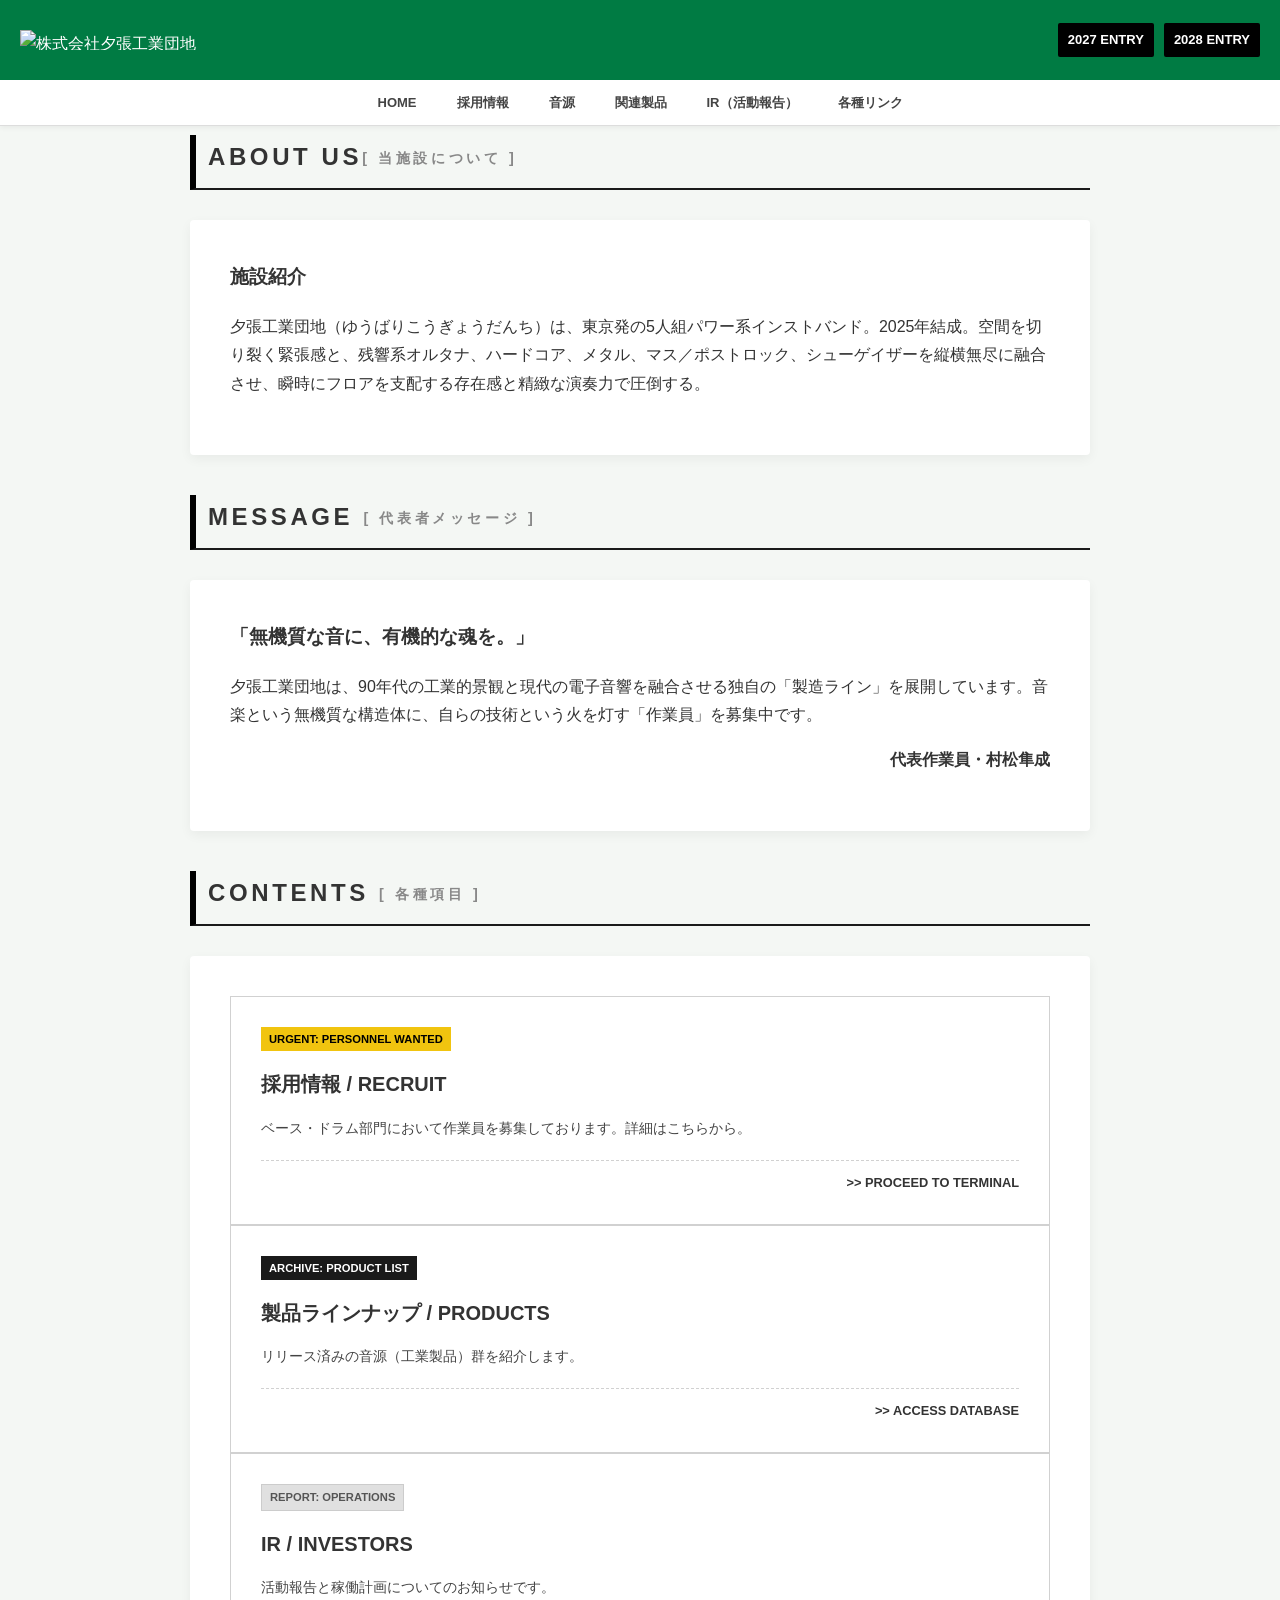
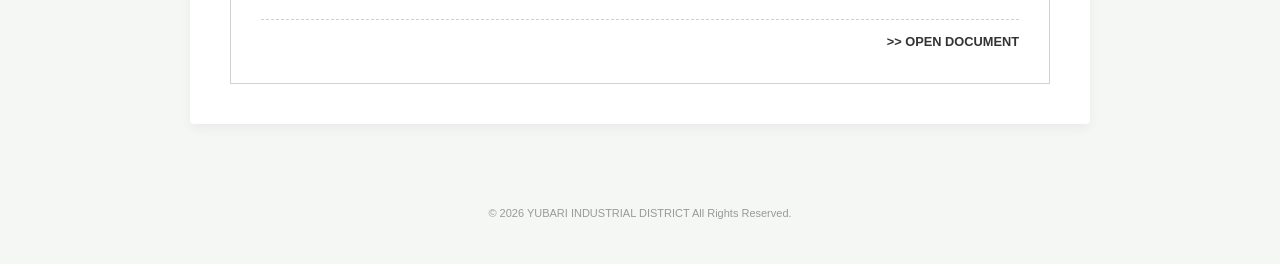
==== index.html @ 64804c0f "Update index.html" ====
<!DOCTYPE html>
<html lang="ja">
<head>
    <meta charset="UTF-8">
    <meta name="viewport" content="width=device-width, initial-scale=1.0">
    <title>夕張工業団地 公式サイト | 2027-2028</title>
    <!-- 設計図を読み込む -->
    <link rel="stylesheet" href="style.css">
</head>
<body>

<!-- 部品の差し込み口 -->
<div id="header-placeholder"></div>

    <section class="section">
     <h2 class="section-title" style="font-size: 1.5rem; letter-spacing: 0.15em; border-bottom: 2px solid #1a1a1a; padding-bottom: 10px; margin-bottom: 30px;">
        ABOUT US<span style="font-size: 0.6em; vertical-align: middle; color: #888;">[ 当施設について ]</span>
    </h2>
    <div style="background: white; padding: 40px; border-radius: 4px; box-shadow: 0 4px 12px rgba(0,0,0,0.05);">
        <h3 style="margin-top: 0;">施設紹介</h3>
        <p>夕張工業団地（ゆうばりこうぎょうだんち）は、東京発の5人組パワー系インストバンド。2025年結成。空間を切り裂く緊張感と、残響系オルタナ、ハードコア、メタル、マス／ポストロック、シューゲイザーを縦横無尽に融合させ、瞬時にフロアを支配する存在感と精緻な演奏力で圧倒する。
</p>
        <p style="text-align: right; font-weight: bold;"></p>
    </div>
</section>

<section class="section">
     <h2 class="section-title" style="font-size: 1.5rem; letter-spacing: 0.15em; border-bottom: 2px solid #1a1a1a; padding-bottom: 10px; margin-bottom: 30px;">
        MESSAGE <span style="font-size: 0.6em; vertical-align: middle; color: #888;">[ 代表者メッセージ ]</span>
    </h2>
    <div style="background: white; padding: 40px; border-radius: 4px; box-shadow: 0 4px 12px rgba(0,0,0,0.05);">
        <h3 style="margin-top: 0;">「無機質な音に、有機的な魂を。」</h3>
        <p>夕張工業団地は、90年代の工業的景観と現代の電子音響を融合させる独自の「製造ライン」を展開しています。音楽という無機質な構造体に、自らの技術という火を灯す「作業員」を募集中です。</p>
        <p style="text-align: right; font-weight: bold;">代表作業員・村松隼成</p>
    </div>
</section>

<section class="section">
     <h2 class="section-title" style="font-size: 1.5rem; letter-spacing: 0.15em; border-bottom: 2px solid #1a1a1a; padding-bottom: 10px; margin-bottom: 30px;">
        CONTENTS <span style="font-size: 0.6em; vertical-align: middle; color: #888;">[ 各種項目 ]</span>
    </h2>
    <div style="background: white; padding: 40px; border-radius: 4px; box-shadow: 0 4px 12px rgba(0,0,0,0.05);">
        
        <!-- 採用情報：募集の「張り紙」感を出す -->
        <a href="recruit.html" class="card" style="display: block; text-decoration: none; color: inherit; background: white; border: 1px solid #d1d1d1; padding: 30px; position: relative; transition: 0.2s;">
            <div style="font-size: 0.7rem; background: #f1c40f; color: #000; width: fit-content; padding: 2px 8px; margin-bottom: 15px; font-weight: bold;">
                URGENT: PERSONNEL WANTED
            </div>
            <h3 style="margin: 0 0 10px 0; font-size: 1.25rem;">採用情報 / RECRUIT</h3>
            <p style="font-size: 0.9rem; line-height: 1.6; color: #444; margin-bottom: 20px;">
                ベース・ドラム部門において作業員を募集しております。詳細はこちらから。
            </p>
            <div style="text-align: right; font-size: 0.8rem; font-weight: bold; border-top: 1px dashed #d1d1d1; padding-top: 10px;">
                >> PROCEED TO TERMINAL
            </div>
        </a>

        <!-- 製品：カタログのインデックス風 -->
        <a href="ongen.html" class="card" style="display: block; text-decoration: none; color: inherit; background: white; border: 1px solid #d1d1d1; padding: 30px; position: relative; transition: 0.2s;">
            <div style="font-size: 0.7rem; background: #1a1a1a; color: #fff; width: fit-content; padding: 2px 8px; margin-bottom: 15px; font-weight: bold;">
                ARCHIVE: PRODUCT LIST
            </div>
            <h3 style="margin: 0 0 10px 0; font-size: 1.25rem;">製品ラインナップ / PRODUCTS</h3>
            <p style="font-size: 0.9rem; line-height: 1.6; color: #444; margin-bottom: 20px;">
                リリース済みの音源（工業製品）群を紹介します。
            </p>
            <div style="text-align: right; font-size: 0.8rem; font-weight: bold; border-top: 1px dashed #d1d1d1; padding-top: 10px;">
                >> ACCESS DATABASE
            </div>
        </a>

        <!-- IR：重要書類・報告書風 -->
        <a href="IR.html" class="card" style="display: block; text-decoration: none; color: inherit; background: white; border: 1px solid #d1d1d1; padding: 30px; position: relative; transition: 0.2s;">
            <div style="font-size: 0.7rem; background: #e0e0e0; color: #555; border: 1px solid #ccc; width: fit-content; padding: 2px 8px; margin-bottom: 15px; font-weight: bold;">
                REPORT: OPERATIONS
            </div>
            <h3 style="margin: 0 0 10px 0; font-size: 1.25rem;">IR / INVESTORS</h3>
            <p style="font-size: 0.9rem; line-height: 1.6; color: #444; margin-bottom: 20px;">
                活動報告と稼働計画についてのお知らせです。
            </p>
            <div style="text-align: right; font-size: 0.8rem; font-weight: bold; border-top: 1px dashed #d1d1d1; padding-top: 10px;">
                >> OPEN DOCUMENT
            </div>
        </a>

    </div>
</section>

<footer>
    © 2026 YUBARI INDUSTRIAL DISTRICT All Rights Reserved.
</footer>

<!-- 部品（header.html）を持ってくる命令 -->
<script>
    fetch('header.html')
        .then(response => response.text())
        .then(data => {
            document.getElementById('header-placeholder').innerHTML = data;
        })
        .catch(error => console.error('Error:', error));
</script>

</body>
</html>
---- style.css ----
/* --- 共通レイアウト --- */
body {
    font-family: 'Helvetica Neue', Arial, 'Hiragino Kaku Gothic ProN', 'Hiragino Sans', Meiryo, sans-serif;
    color: #333;
    line-height: 1.8;
    margin: 0;
    padding: 0;
    background-color: #f4f7f4;
    padding-top: 95px; /* ナビ2段分の余白 */
}

/* --- 1段目：ブランドバー --- */
.navbar {
    position: fixed;
    top: 0;
    left: 0;
    width: 100%;
    height: 80px;
    background-color: #007b43;
    color: white;
    display: flex;
    align-items: center;
    justify-content: space-between;
    padding: 0 20px;
    box-sizing: border-box;
    z-index: 1001;
}

.nav-logo {
    height: 20px;
    width: auto;
    display: block;
}

.entry-group {
    display: flex;
    gap: 10px;
}

.entry-btn {
    background-color: #000;
    color: white;
    text-decoration: none;
    padding: 5px 10px;
    border-radius: 2px;
    font-weight: bold;
    font-size: 8px;
    transition: 0.3s;
    white-space: nowrap;
}

/* --- 2段目：サブナビゲーション --- */
.sub-navbar {
    position: fixed;
    top: 80px;
    left: 0;
    width: 100%;
    height: 45px;
    background-color: #ffffff;
    border-bottom: 1px solid #ddd;
    display: flex;
    align-items: center;
    justify-content: center;
    z-index: 1000;
    box-shadow: 0 2px 5px rgba(0,0,0,0.05);
    overflow-x: auto;
    white-space: nowrap;
}

.sub-nav-list {
    display: flex;
    list-style: none;
    margin: 0;
    padding: 0;
}

.sub-nav-list li a {
    text-decoration: none;
    color: #444;
    font-size: 11px;
    font-weight: bold;
    padding: 0 12px;
    display: block;
    line-height: 45px;
    transition: 0.3s;
}

.sub-nav-list li a:hover {
    background-color: #f0f0f0;
    color: #007b43;
}

/* --- コンテンツ要素 --- */
.section {
    max-width: 900px;
    margin: 40px auto;
    padding: 0 20px;
}

.section-title {
    font-size: 20px;
    border-left: 6px solid #000;
    padding-left: 12px;
    margin-bottom: 25px;
    font-weight: bold;
}

footer {
    text-align: center;
    padding: 40px;
    font-size: 11px;
    color: #999;
}

/* デスクトップ用調整 */
@media (min-width: 768px) {
    .sub-nav-list li a { font-size: 13px; padding: 0 20px; }
    .entry-btn { font-size: 13px; }
}
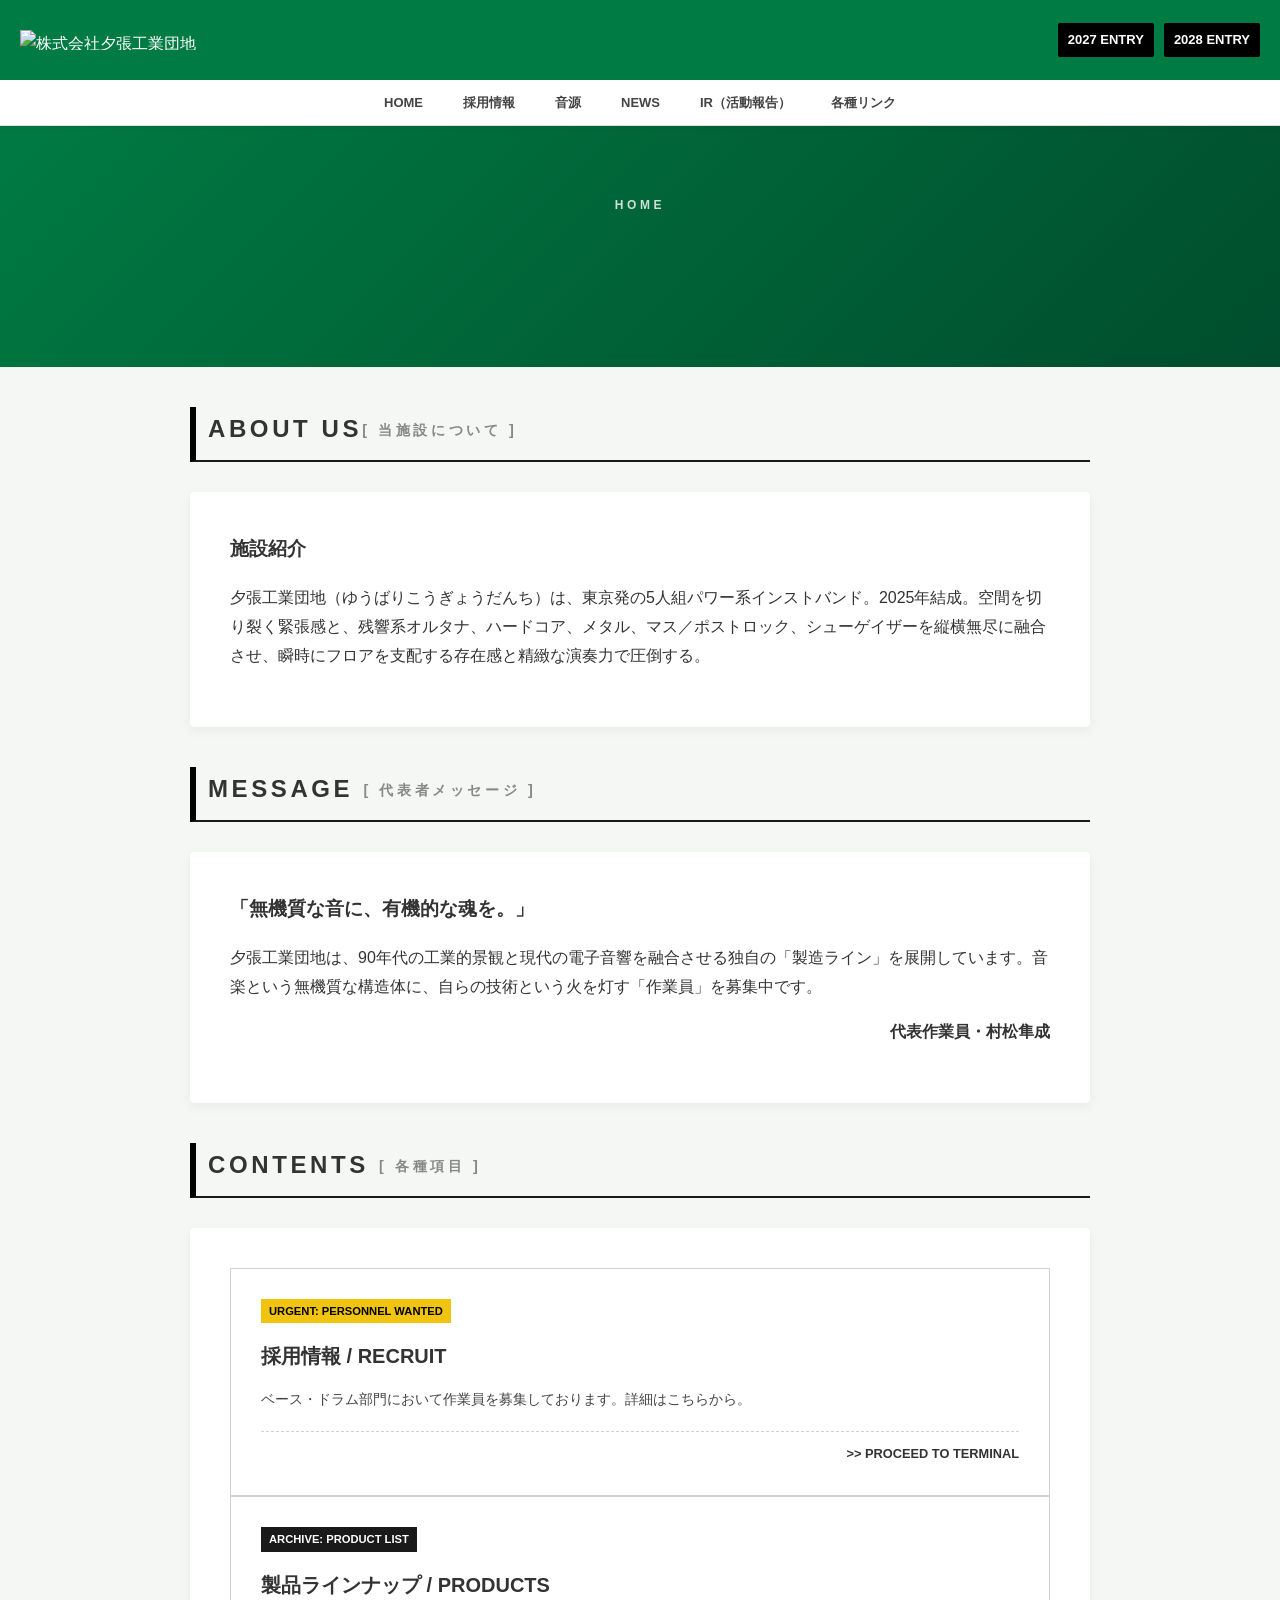
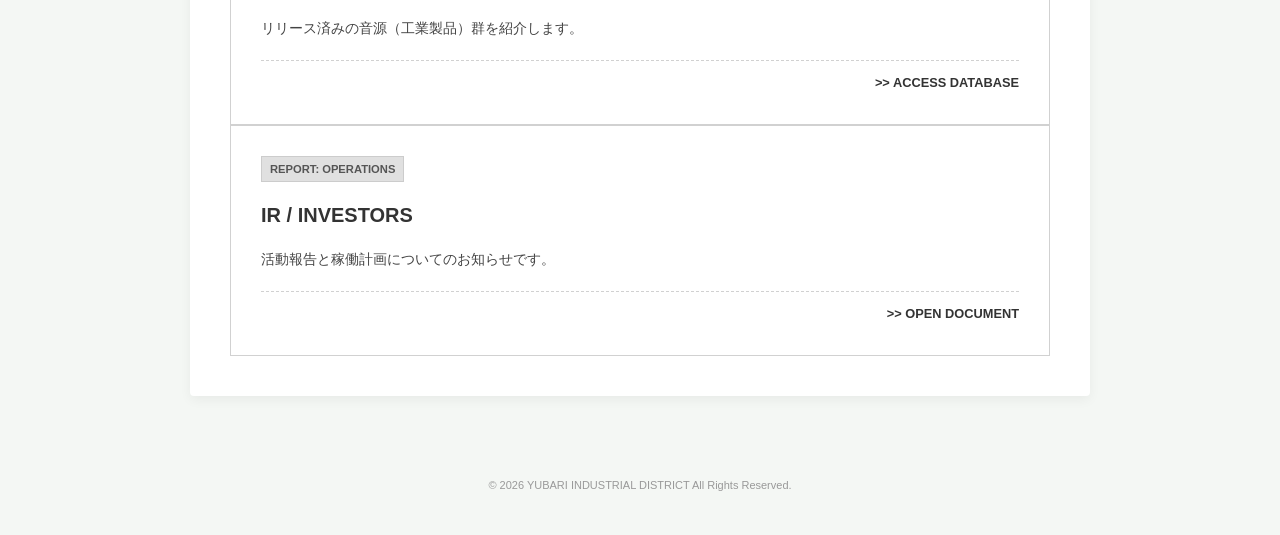
==== commit 60e13560: "Update index.html" ====
--- a/index.html
+++ b/index.html
@@ -6,8 +6,39 @@
     <title>夕張工業団地 公式サイト | 2027-2028</title>
     <!-- 設計図を読み込む -->
     <link rel="stylesheet" href="style.css">
+    <style>
+        .hero {
+            background: linear-gradient(135deg, #007b43 0%, #004d2c 100%);
+            color: white;
+            padding: 100px 20px 140px;
+            text-align: center;
+        }
+        .hero p {
+            font-size: 12px;
+            letter-spacing: 0.3em;
+            font-weight: bold;
+            opacity: 0.8;
+            margin: 0 0 10px 0;
+            text-transform: uppercase;
+        }
+        .hero h1 {
+            font-size: 32px;
+            letter-spacing: 0.1em;
+            margin: 0;
+        }  @media (max-width: 768px) {
+            .container { padding: 30px 20px; }
+            .hero h1 { font-size: 24px; }
+        }
+    </style>
 </head>
 <body>
+
+    <div id="header-placeholder"></div>
+
+<div class="hero">
+    <p>HOME</p>
+    <h1></h1>
+</div>
 
 <!-- 部品の差し込み口 -->
 <div id="header-placeholder"></div>
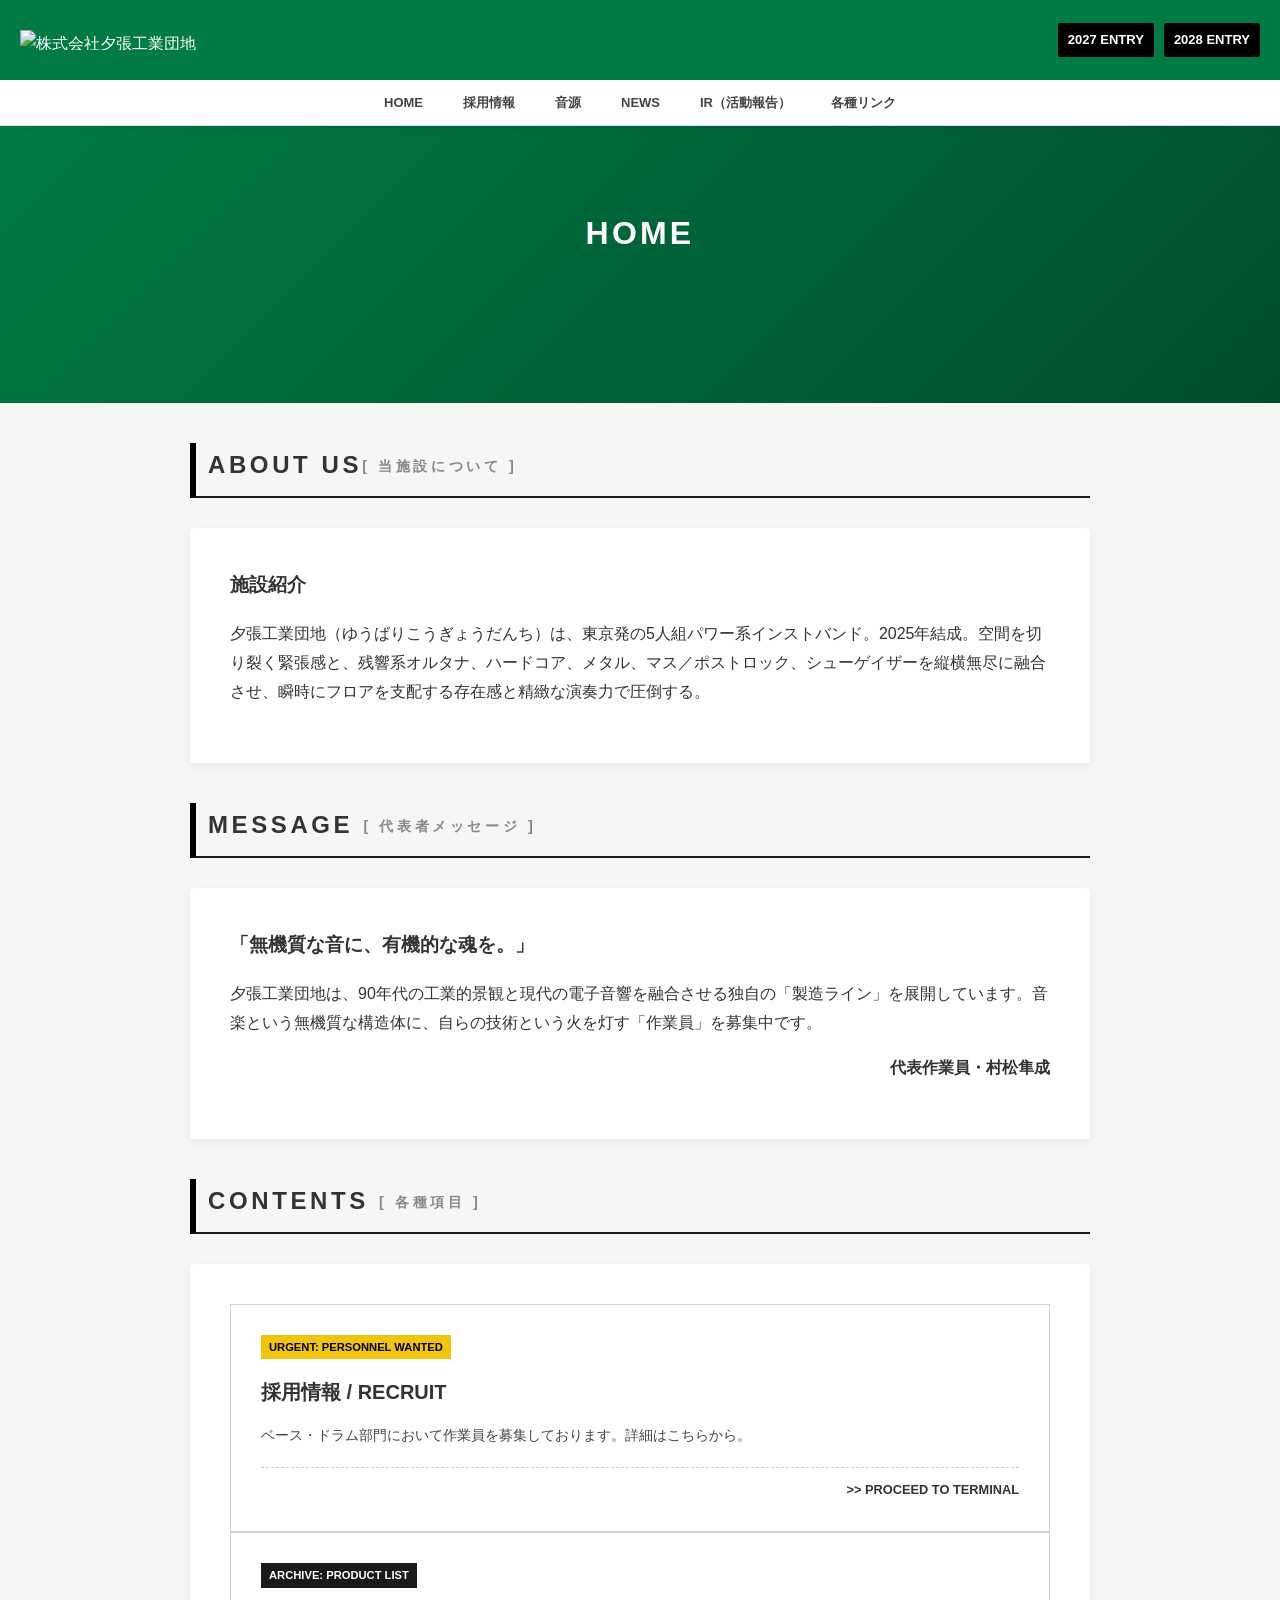
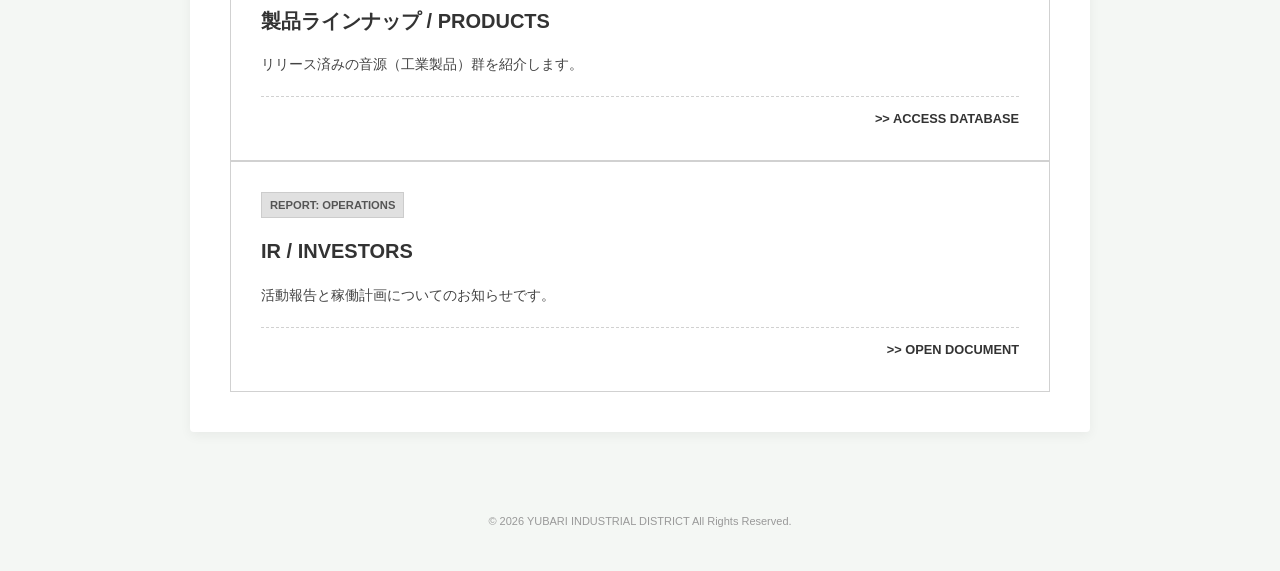
==== commit 75a62c11: "Update index.html" ====
--- a/index.html
+++ b/index.html
@@ -36,8 +36,8 @@
     <div id="header-placeholder"></div>
 
 <div class="hero">
-    <p>HOME</p>
-    <h1></h1>
+    <p></p>
+    <h1>HOME</h1>
 </div>
 
 <!-- 部品の差し込み口 -->
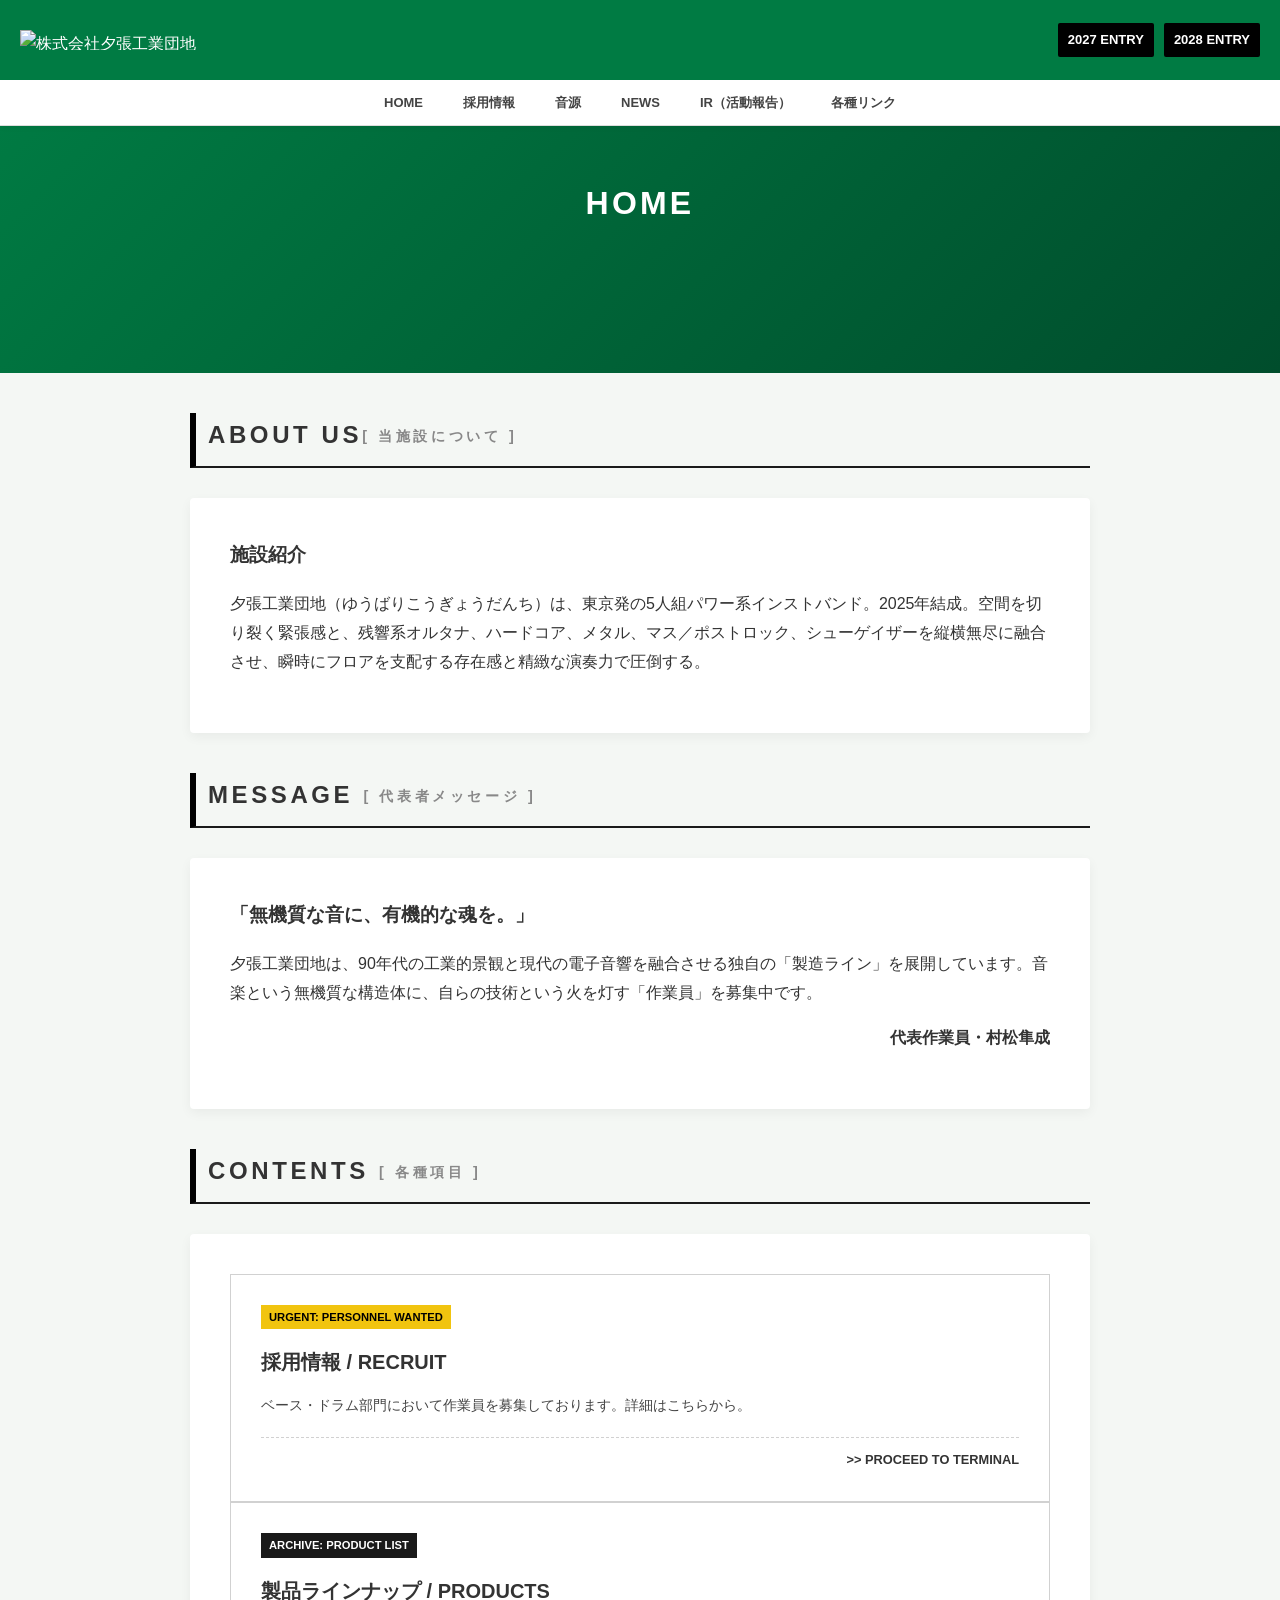
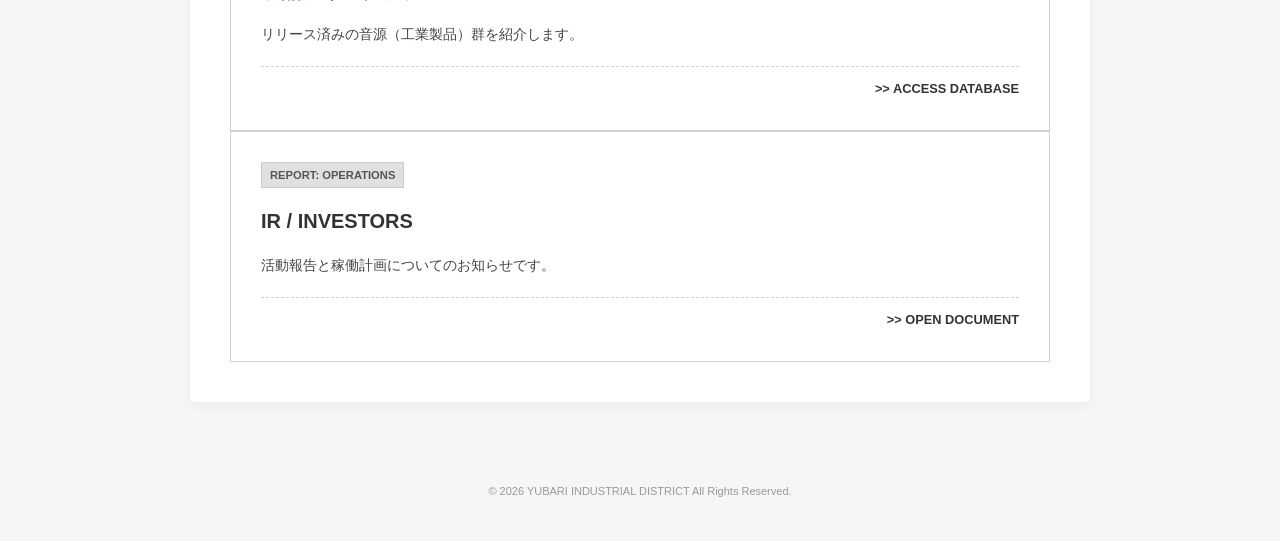
==== commit 58444ef3: "Update index.html" ====
--- a/index.html
+++ b/index.html
@@ -10,7 +10,7 @@
         .hero {
             background: linear-gradient(135deg, #007b43 0%, #004d2c 100%);
             color: white;
-            padding: 100px 20px 140px;
+            padding: 70px 20px 140px;
             text-align: center;
         }
         .hero p {
--- a/style.css
+++ b/style.css
@@ -117,3 +117,7 @@
     .sub-nav-list li a { font-size: 13px; padding: 0 20px; }
     .entry-btn { font-size: 13px; }
 }
+
+html {
+    -webkit-text-size-adjust: 100%;
+}
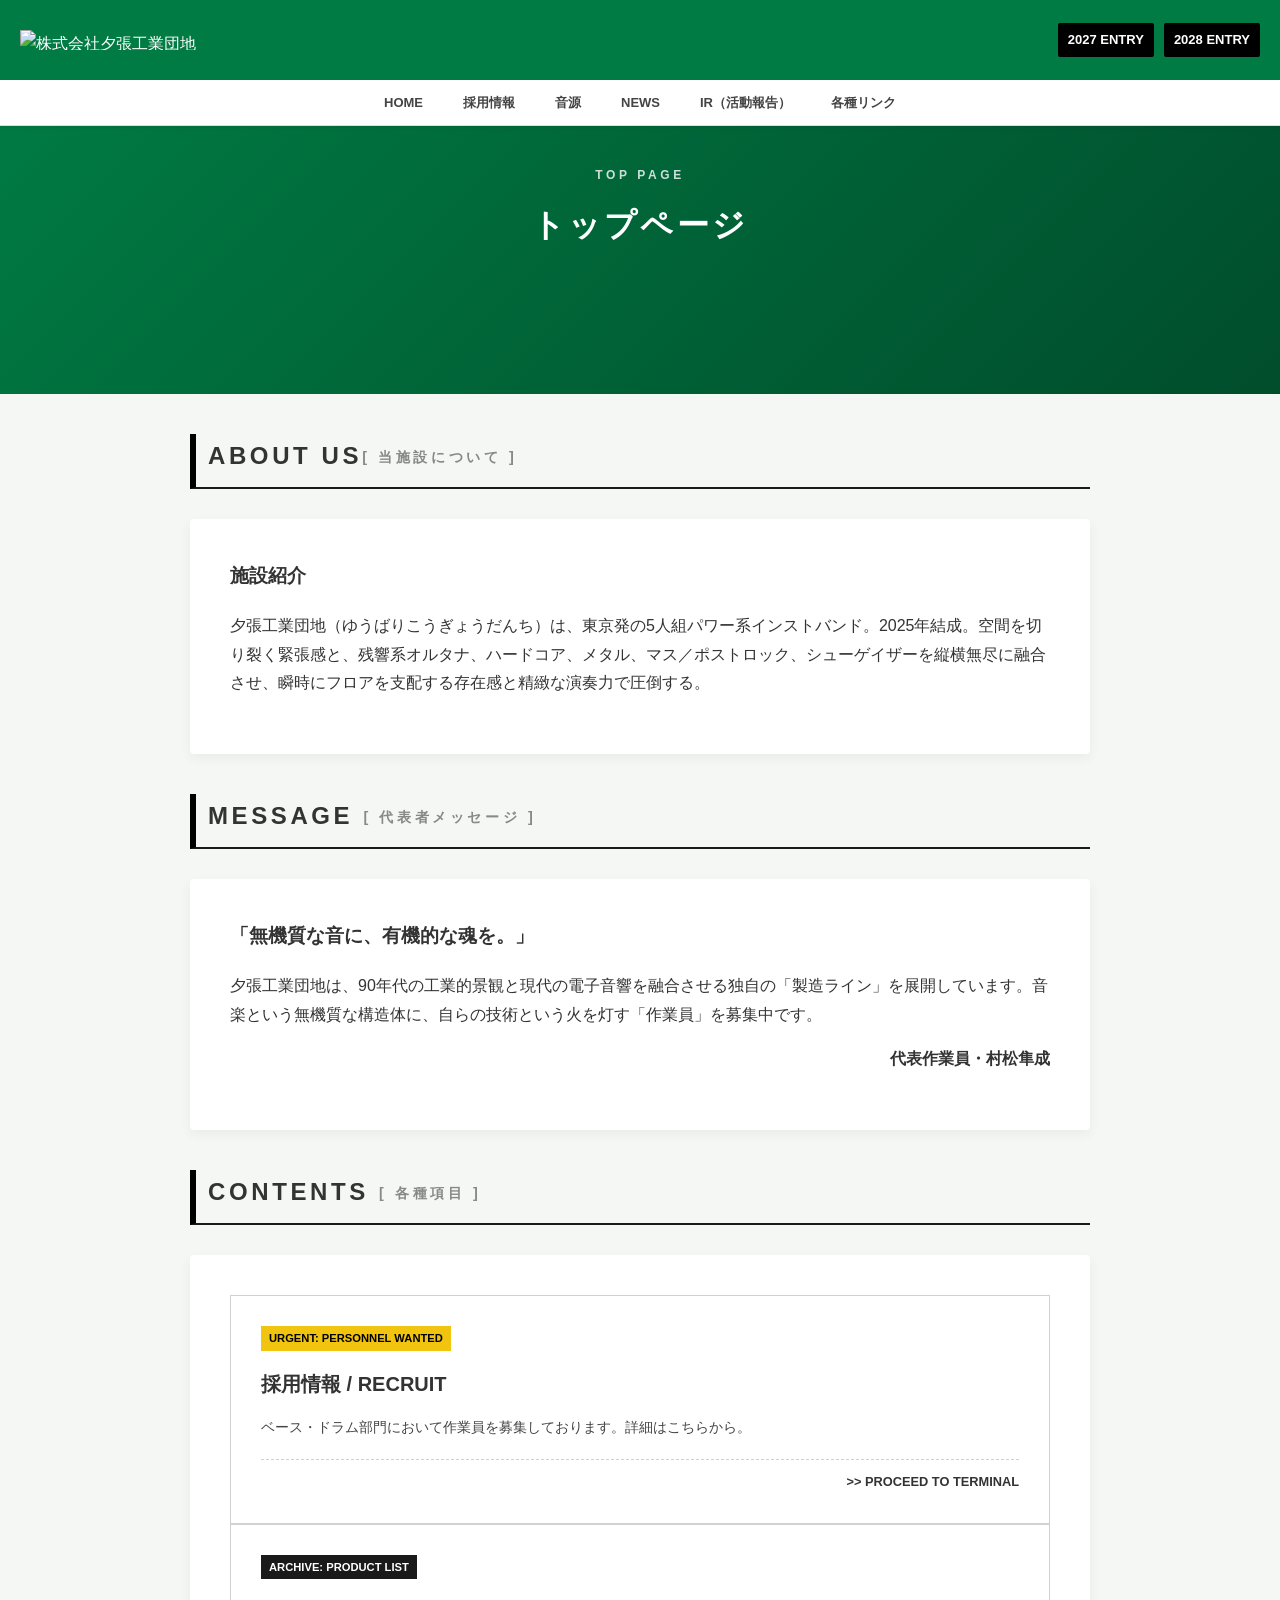
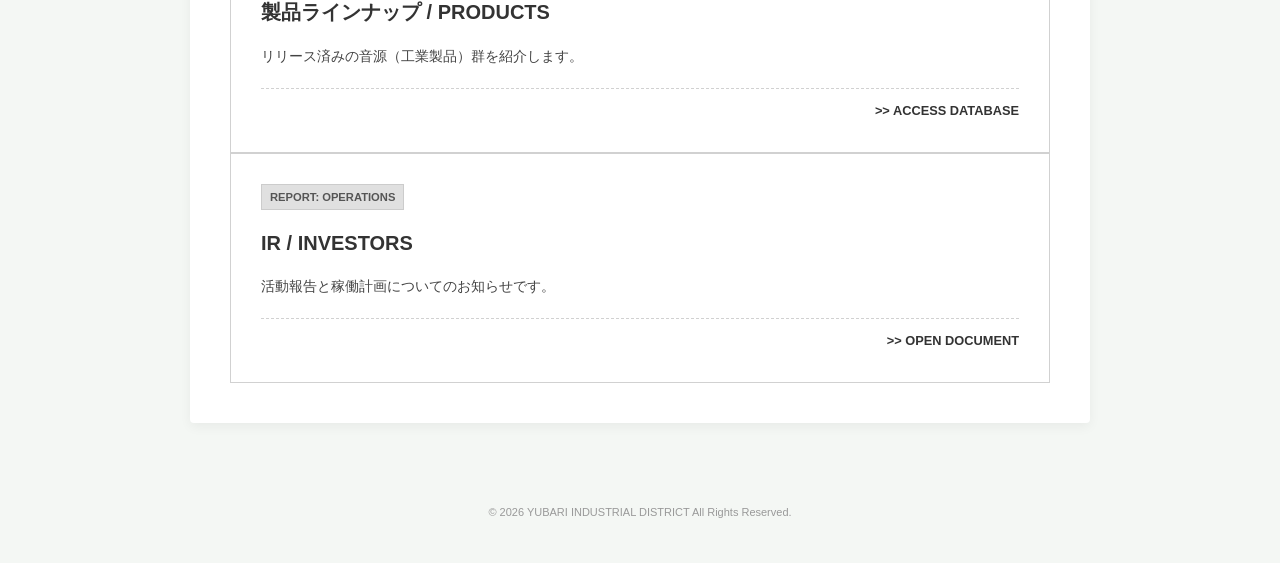
==== commit c4a68c77: "Update index.html" ====
--- a/index.html
+++ b/index.html
@@ -36,8 +36,8 @@
     <div id="header-placeholder"></div>
 
 <div class="hero">
-    <p></p>
-    <h1>HOME</h1>
+    <p>TOP PAGE</p>
+    <h1>トップページ</h1>
 </div>
 
 <!-- 部品の差し込み口 -->
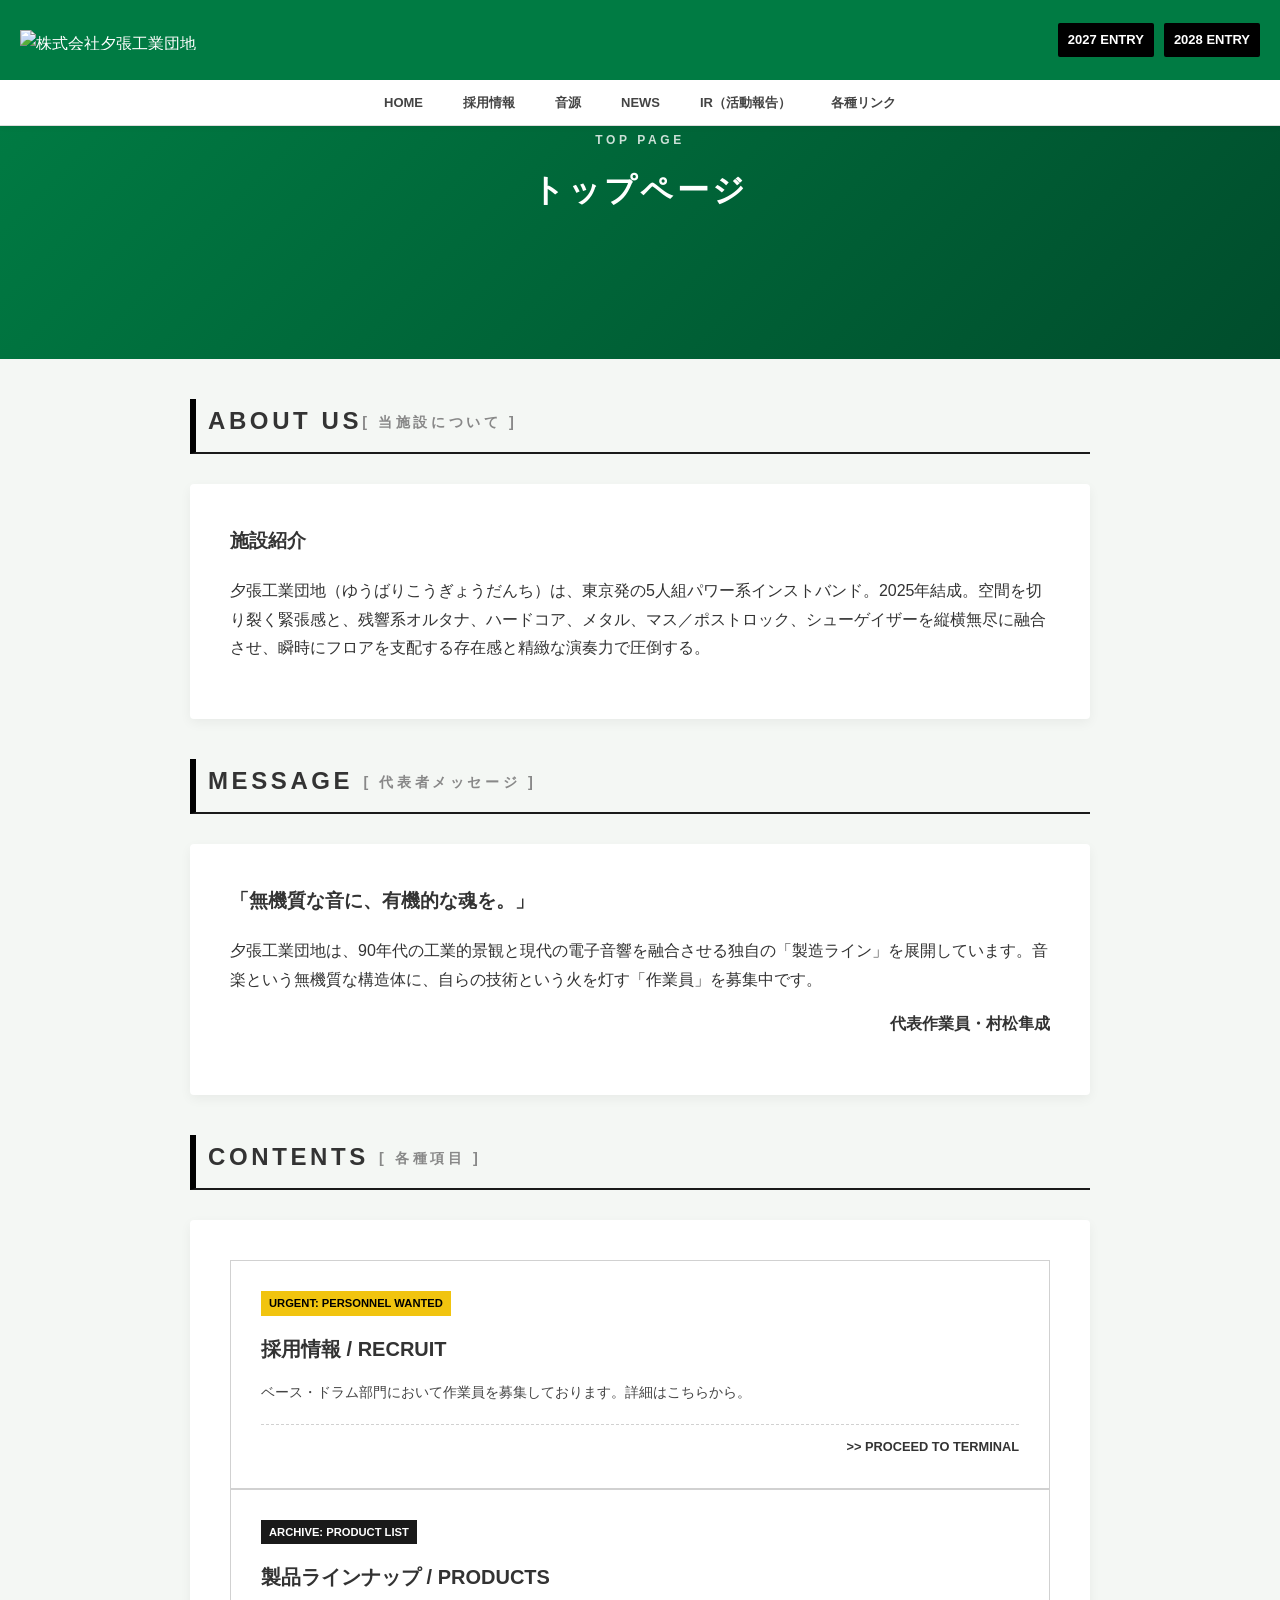
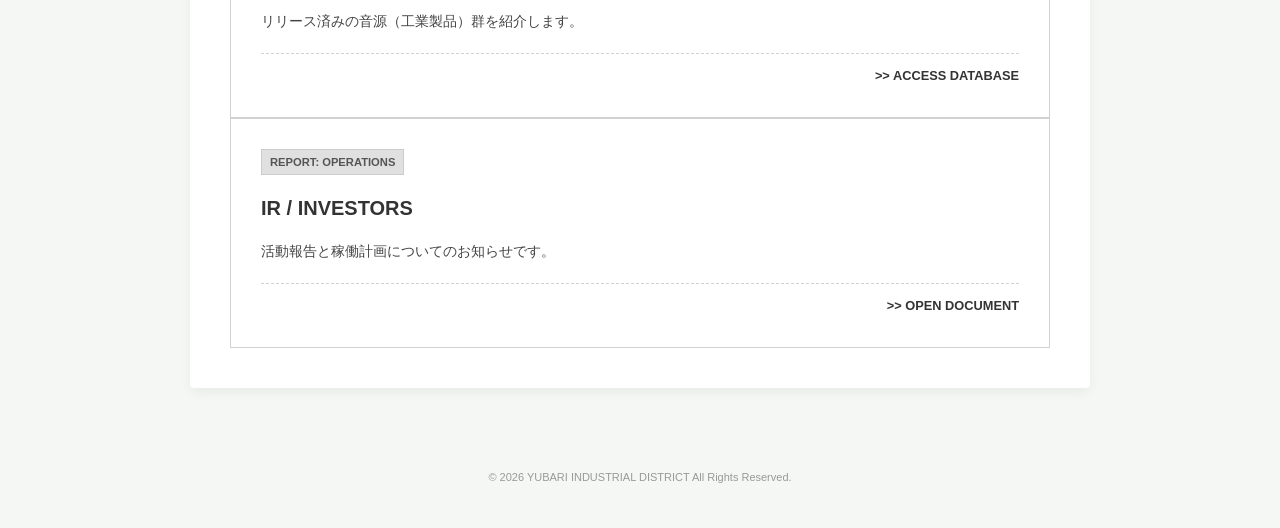
==== commit 281448cd: "Update index.html" ====
--- a/index.html
+++ b/index.html
@@ -10,7 +10,7 @@
         .hero {
             background: linear-gradient(135deg, #007b43 0%, #004d2c 100%);
             color: white;
-            padding: 70px 20px 140px;
+            padding: 35px 20px 140px;
             text-align: center;
         }
         .hero p {
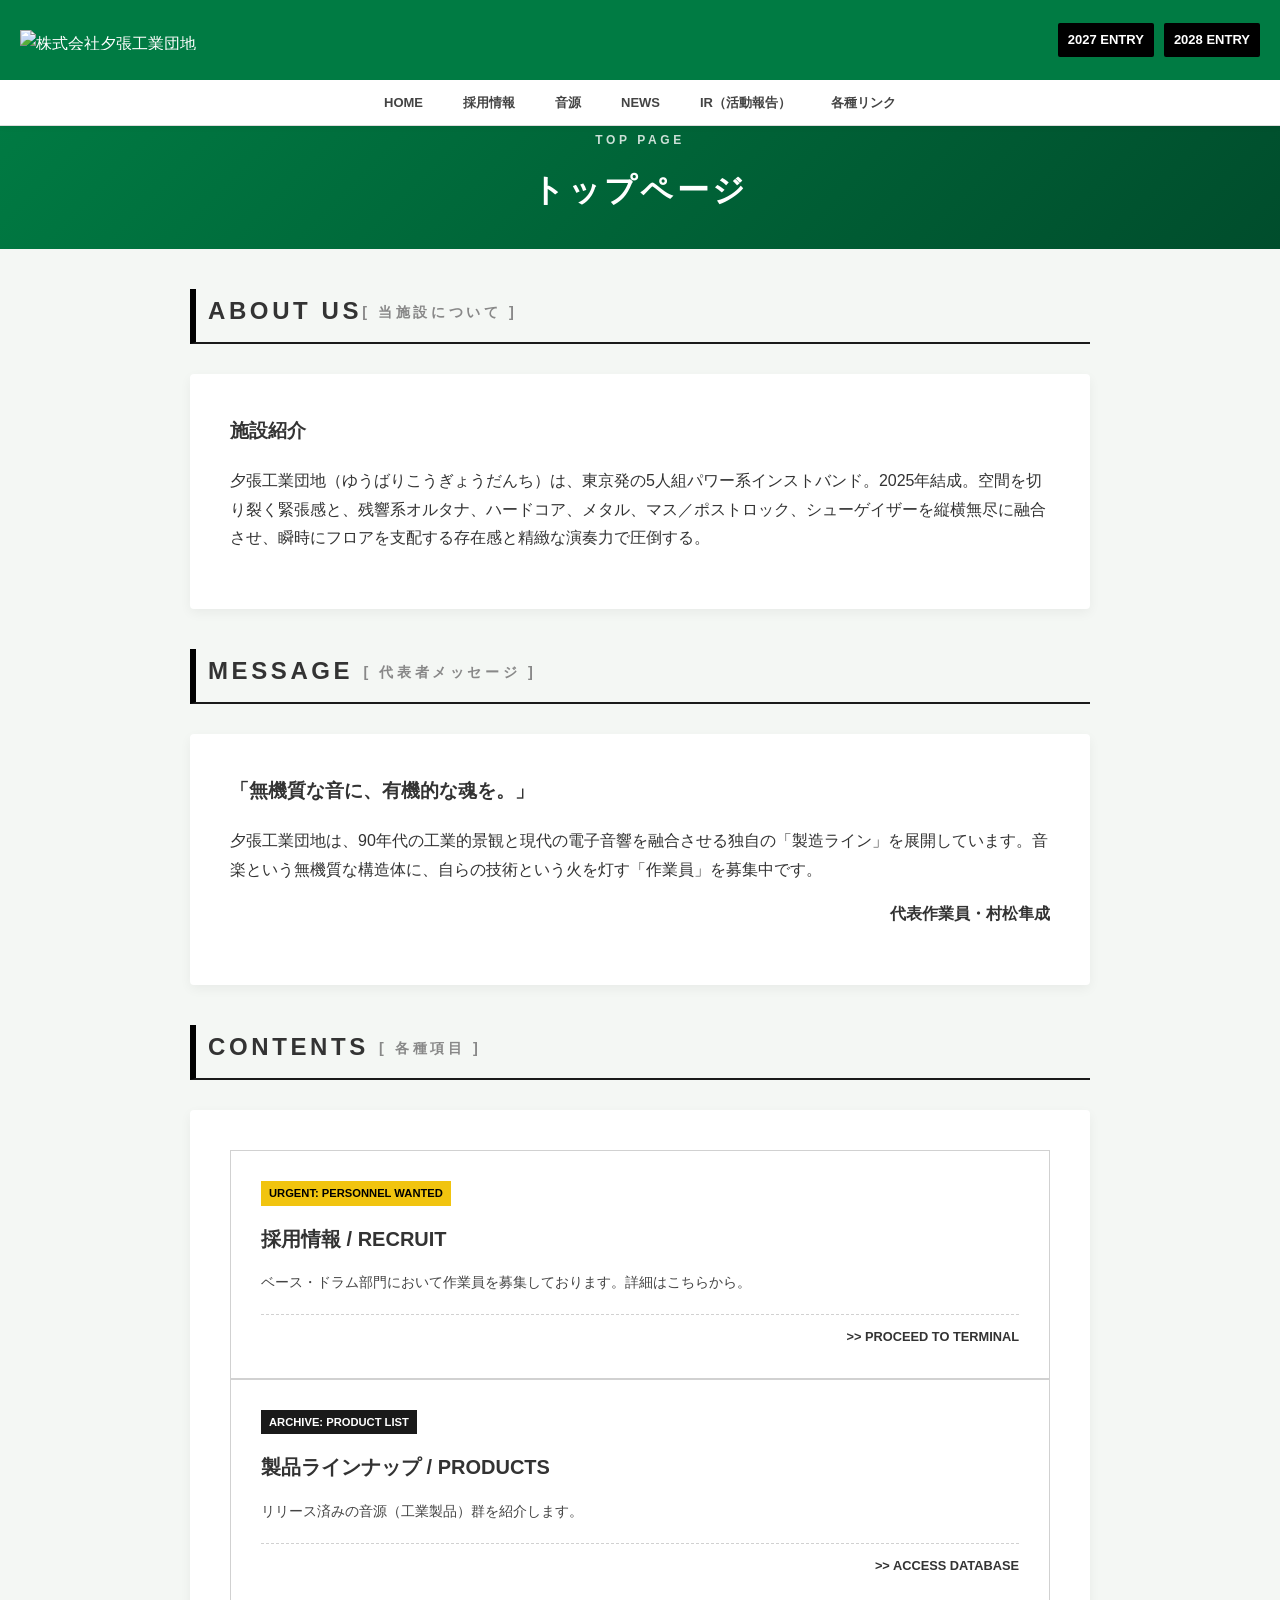
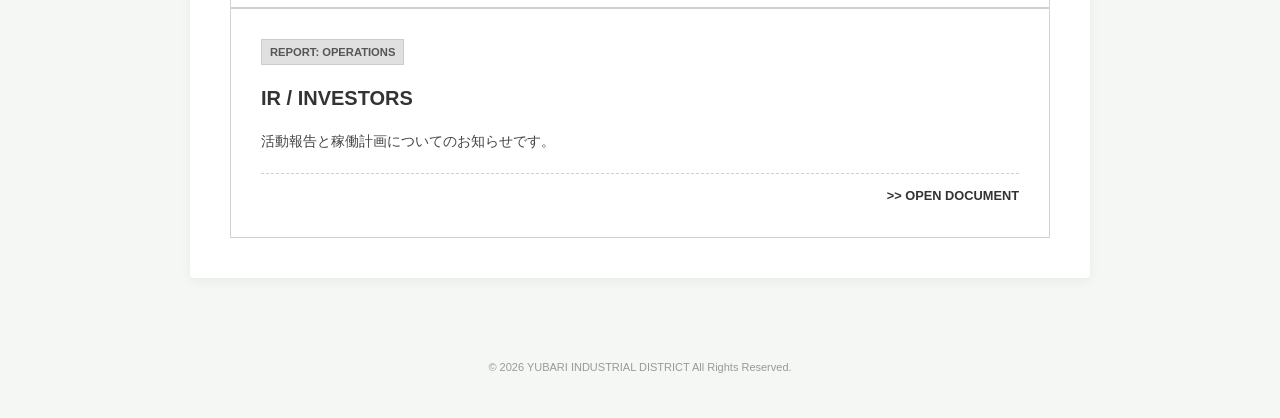
==== commit 5c290dbf: "Update index.html" ====
--- a/index.html
+++ b/index.html
@@ -10,7 +10,7 @@
         .hero {
             background: linear-gradient(135deg, #007b43 0%, #004d2c 100%);
             color: white;
-            padding: 35px 20px 140px;
+            padding: 35px 20px 30px;
             text-align: center;
         }
         .hero p {
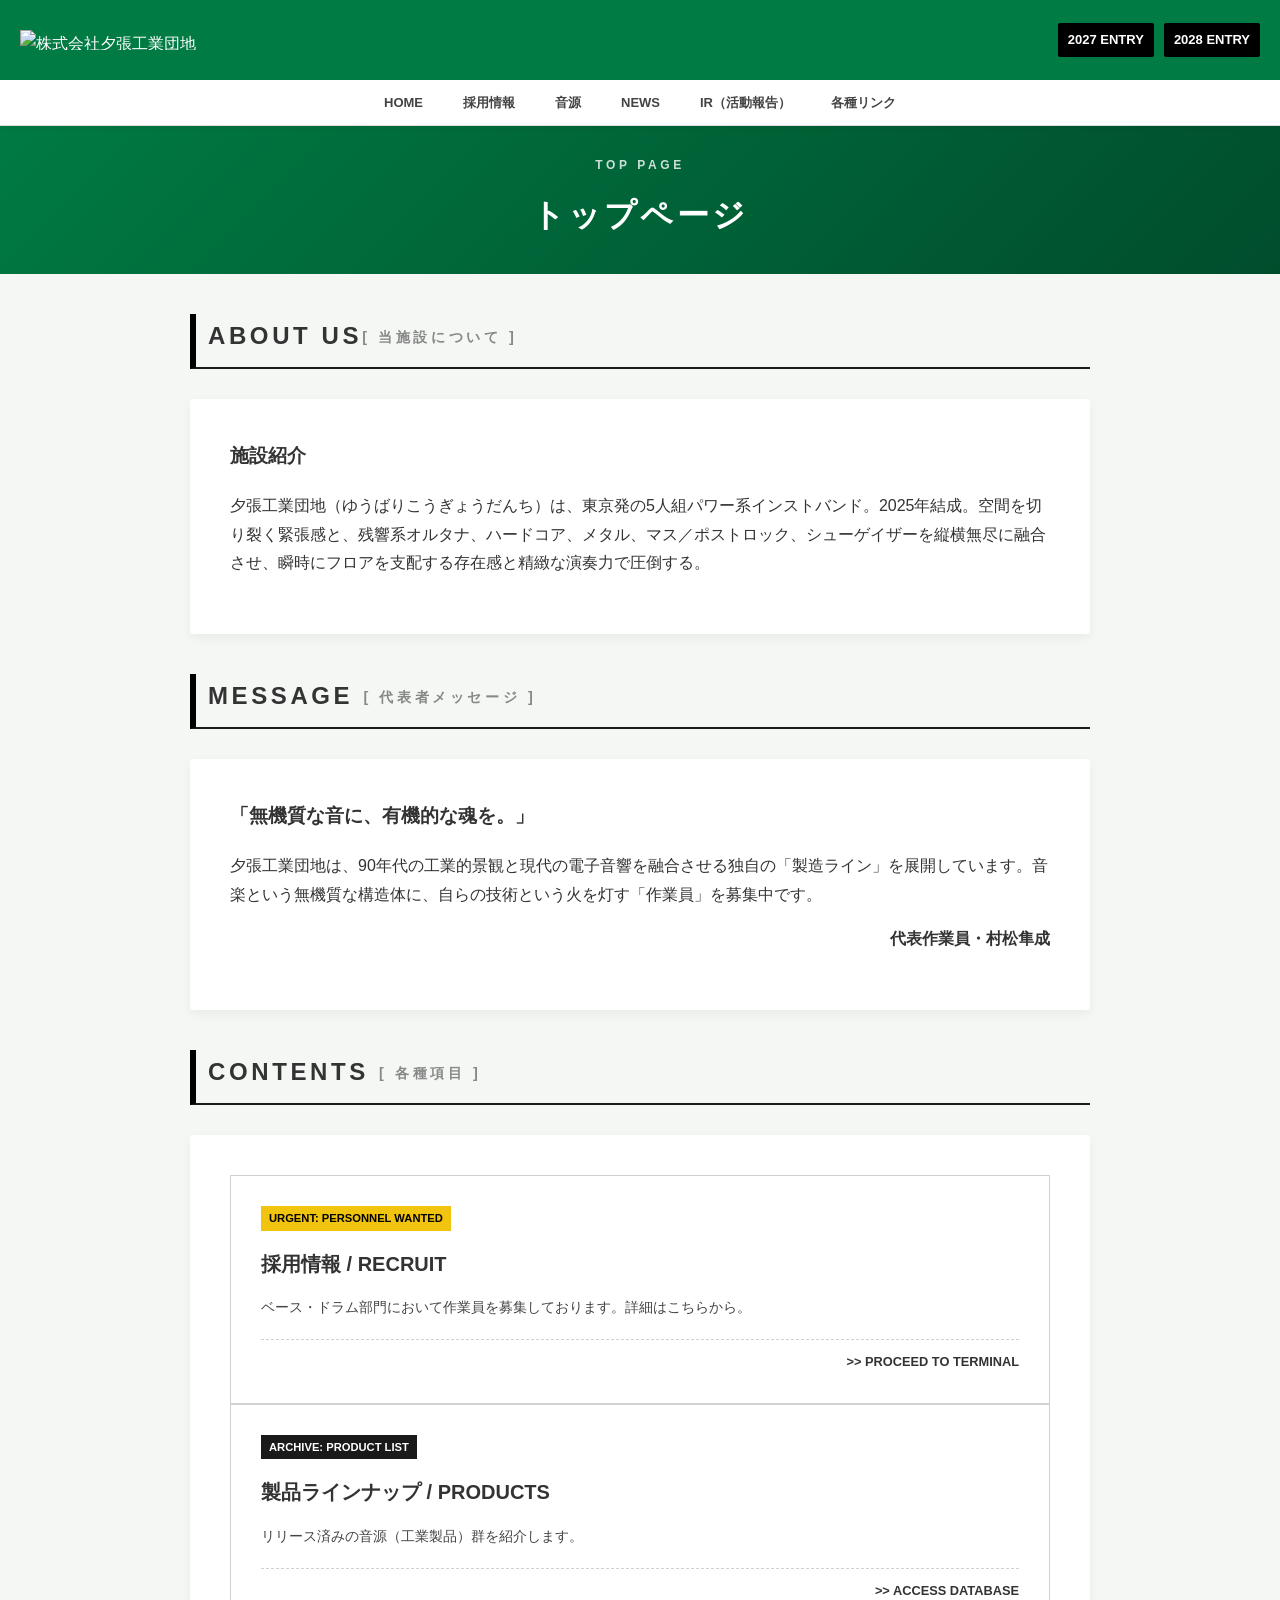
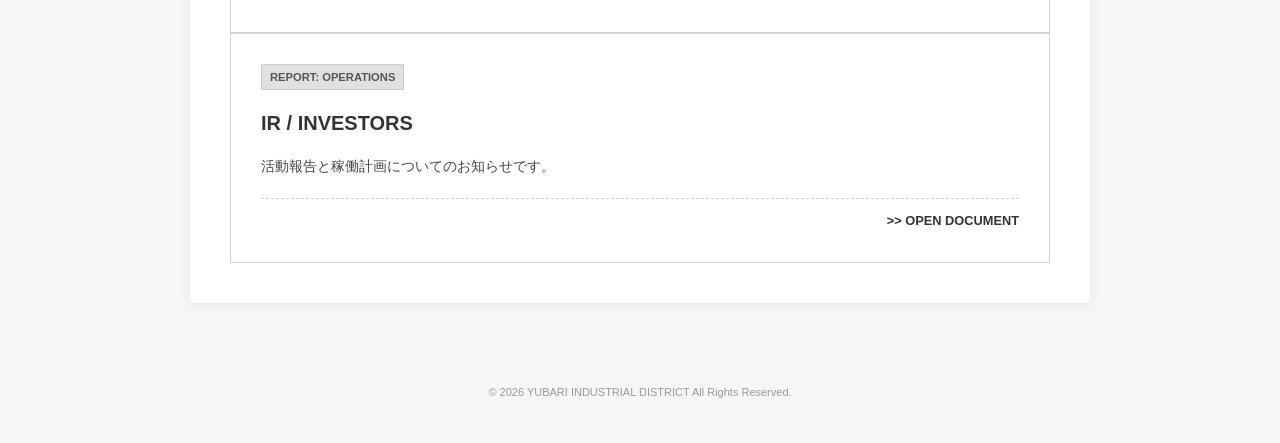
==== commit 8b8638c8: "Update index.html" ====
--- a/index.html
+++ b/index.html
@@ -10,7 +10,7 @@
         .hero {
             background: linear-gradient(135deg, #007b43 0%, #004d2c 100%);
             color: white;
-            padding: 35px 20px 30px;
+            padding: 60px 20px 30px;
             text-align: center;
         }
         .hero p {
